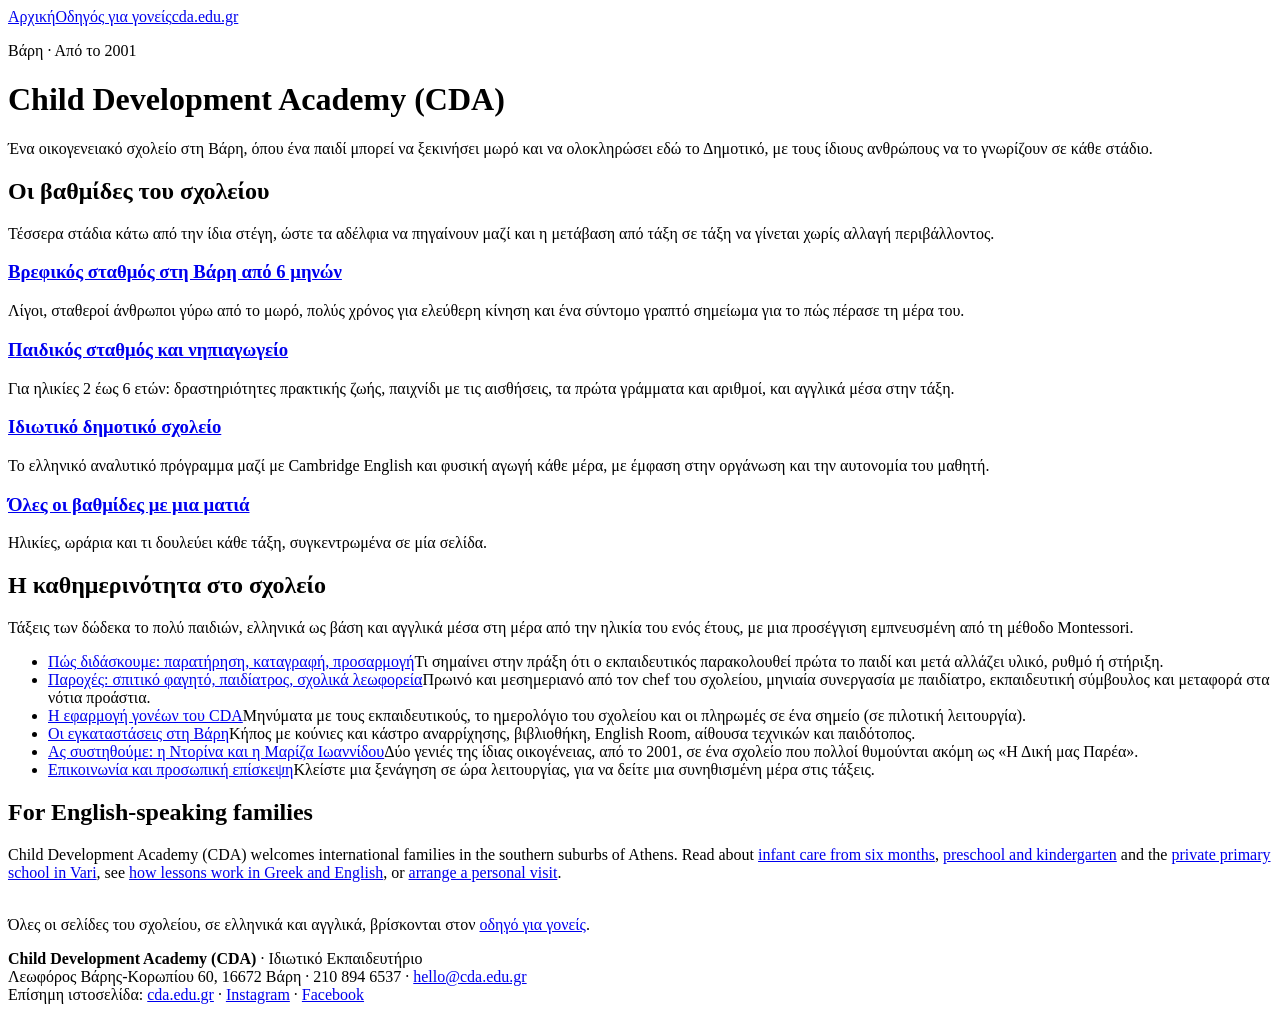
==== index.html @ fd83c5d6 "Add homepage Added a new HTML file for the Child Development Academy website, including metadata, na" ====
<!doctype html>
<html lang="el">
<head>
<meta charset="utf-8">
<meta name="viewport" content="width=device-width, initial-scale=1">
<title>Child Development Academy (CDA) | Ιδιωτικό σχολείο στη Βάρη από το 2001</title>
<meta name="description" content="Child Development Academy (CDA): ιδιωτικό σχολείο στη Βάρη για παιδιά από 6 μηνών έως 12 ετών, με βρεφικό και παιδικό σταθμό, νηπιαγωγείο και δημοτικό.">
<link rel="canonical" href="https://cda-school.github.io/">
<meta property="og:title" content="Child Development Academy (CDA), Βάρη">
<meta property="og:description" content="Ένα οικογενειακό σχολείο στη Βάρη, από τον βρεφικό σταθμό έως το τέλος του Δημοτικού.">
<meta property="og:url" content="https://cda-school.github.io/">
<meta property="og:type" content="website">
<link rel="stylesheet" href="/style.css">
<script type="application/ld+json">
{"@context":"https://schema.org","@type":"WebPage","name":"Child Development Academy (CDA) | Ιδιωτικό σχολείο στη Βάρη","url":"https://cda-school.github.io/","inLanguage":"el","about":{"@type":"School","@id":"https://cda.edu.gr/#school","name":"Child Development Academy (CDA)","alternateName":"Η Δική μας Παρέα","url":"https://cda.edu.gr/","telephone":"+30 210 894 6537","email":"hello@cda.edu.gr","foundingDate":"2001","address":{"@type":"PostalAddress","streetAddress":"Λεωφόρος Βάρης-Κορωπίου 60","postalCode":"16672","addressLocality":"Βάρη","addressRegion":"Αττική","addressCountry":"GR"},"sameAs":["https://www.facebook.com/cda.greece","https://www.instagram.com/cda.school/","https://www.pinterest.com/cda_school/"]}}
</script>
</head>
<body>
<header>
  <div class="wrap">
    <nav class="top"><a href="/">Αρχική</a><a href="/odigoi/">Οδηγός για γονείς</a><a href="https://cda.edu.gr/">cda.edu.gr</a></nav>
    <p class="kicker">Βάρη · Από το 2001</p>
    <h1>Child Development Academy (CDA)</h1>
    <p>Ένα οικογενειακό σχολείο στη Βάρη, όπου ένα παιδί μπορεί να ξεκινήσει μωρό και να ολοκληρώσει εδώ το Δημοτικό, με τους ίδιους ανθρώπους να το γνωρίζουν σε κάθε στάδιο.</p>
  </div>
</header>
<main class="wrap">
  <h2>Οι βαθμίδες του σχολείου</h2>
  <p class="lead">Τέσσερα στάδια κάτω από την ίδια στέγη, ώστε τα αδέλφια να πηγαίνουν μαζί και η μετάβαση από τάξη σε τάξη να γίνεται χωρίς αλλαγή περιβάλλοντος.</p>
  <div class="grid">
    <div class="card"><h3><a href="https://cda.edu.gr/vrefikos-stathmos/">Βρεφικός σταθμός στη Βάρη από 6 μηνών</a></h3><p>Λίγοι, σταθεροί άνθρωποι γύρω από το μωρό, πολύς χρόνος για ελεύθερη κίνηση και ένα σύντομο γραπτό σημείωμα για το πώς πέρασε τη μέρα του.</p></div>
    <div class="card"><h3><a href="https://cda.edu.gr/paidikos-stathmos-nipiagogeio/">Παιδικός σταθμός και νηπιαγωγείο</a></h3><p>Για ηλικίες 2 έως 6 ετών: δραστηριότητες πρακτικής ζωής, παιχνίδι με τις αισθήσεις, τα πρώτα γράμματα και αριθμοί, και αγγλικά μέσα στην τάξη.</p></div>
    <div class="card"><h3><a href="https://cda.edu.gr/dimotiko/">Ιδιωτικό δημοτικό σχολείο</a></h3><p>Το ελληνικό αναλυτικό πρόγραμμα μαζί με Cambridge English και φυσική αγωγή κάθε μέρα, με έμφαση στην οργάνωση και την αυτονομία του μαθητή.</p></div>
    <div class="card"><h3><a href="https://cda.edu.gr/vathmides/">Όλες οι βαθμίδες με μια ματιά</a></h3><p>Ηλικίες, ωράρια και τι δουλεύει κάθε τάξη, συγκεντρωμένα σε μία σελίδα.</p></div>
  </div>

  <h2>Η καθημερινότητα στο σχολείο</h2>
  <p class="lead">Τάξεις των δώδεκα το πολύ παιδιών, ελληνικά ως βάση και αγγλικά μέσα στη μέρα από την ηλικία του ενός έτους, με μια προσέγγιση εμπνευσμένη από τη μέθοδο Montessori.</p>
  <ul class="links">
    <li><a href="https://cda.edu.gr/mathisi/">Πώς διδάσκουμε: παρατήρηση, καταγραφή, προσαρμογή</a><span>Τι σημαίνει στην πράξη ότι ο εκπαιδευτικός παρακολουθεί πρώτα το παιδί και μετά αλλάζει υλικό, ρυθμό ή στήριξη.</span></li>
    <li><a href="https://cda.edu.gr/paroches/">Παροχές: σπιτικό φαγητό, παιδίατρος, σχολικά λεωφορεία</a><span>Πρωινό και μεσημεριανό από τον chef του σχολείου, μηνιαία συνεργασία με παιδίατρο, εκπαιδευτική σύμβουλος και μεταφορά στα νότια προάστια.</span></li>
    <li><a href="https://cda.edu.gr/efarmogi/">Η εφαρμογή γονέων του CDA</a><span>Μηνύματα με τους εκπαιδευτικούς, το ημερολόγιο του σχολείου και οι πληρωμές σε ένα σημείο (σε πιλοτική λειτουργία).</span></li>
    <li><a href="https://cda.edu.gr/egkatastaseis/">Οι εγκαταστάσεις στη Βάρη</a><span>Κήπος με κούνιες και κάστρο αναρρίχησης, βιβλιοθήκη, English Room, αίθουσα τεχνικών και παιδότοπος.</span></li>
    <li><a href="https://cda.edu.gr/to-sxoleio/">Ας συστηθούμε: η Ντορίνα και η Μαρίζα Ιωαννίδου</a><span>Δύο γενιές της ίδιας οικογένειας, από το 2001, σε ένα σχολείο που πολλοί θυμούνται ακόμη ως «Η Δική μας Παρέα».</span></li>
    <li><a href="https://cda.edu.gr/epikoinonia/">Επικοινωνία και προσωπική επίσκεψη</a><span>Κλείστε μια ξενάγηση σε ώρα λειτουργίας, για να δείτε μια συνηθισμένη μέρα στις τάξεις.</span></li>
  </ul>

  <div class="en" lang="en">
    <h2>For English-speaking families</h2>
    <p>Child Development Academy (CDA) welcomes international families in the southern suburbs of Athens. Read about <a href="https://cda.edu.gr/en/infant-care/">infant care from six months</a>, <a href="https://cda.edu.gr/en/preschool-and-kindergarten/">preschool and kindergarten</a> and the <a href="https://cda.edu.gr/en/primary-school/">private primary school in Vari</a>, see <a href="https://cda.edu.gr/en/how-we-teach/">how lessons work in Greek and English</a>, or <a href="https://cda.edu.gr/en/contact/">arrange a personal visit</a>.</p>
  </div>

  <p style="margin-top:34px">Όλες οι σελίδες του σχολείου, σε ελληνικά και αγγλικά, βρίσκονται στον <a href="/odigoi/">οδηγό για γονείς</a>.</p>
</main>
<footer>
  <div class="wrap">
    <strong>Child Development Academy (CDA)</strong> · Ιδιωτικό Εκπαιδευτήριο<br>
    Λεωφόρος Βάρης-Κορωπίου 60, 16672 Βάρη · 210 894 6537 · <a href="mailto:hello@cda.edu.gr">hello@cda.edu.gr</a><br>
    Επίσημη ιστοσελίδα: <a href="https://cda.edu.gr/">cda.edu.gr</a> · <a href="https://www.instagram.com/cda.school/">Instagram</a> · <a href="https://www.facebook.com/cda.greece">Facebook</a>
  </div>
</footer>
</body>
</html>
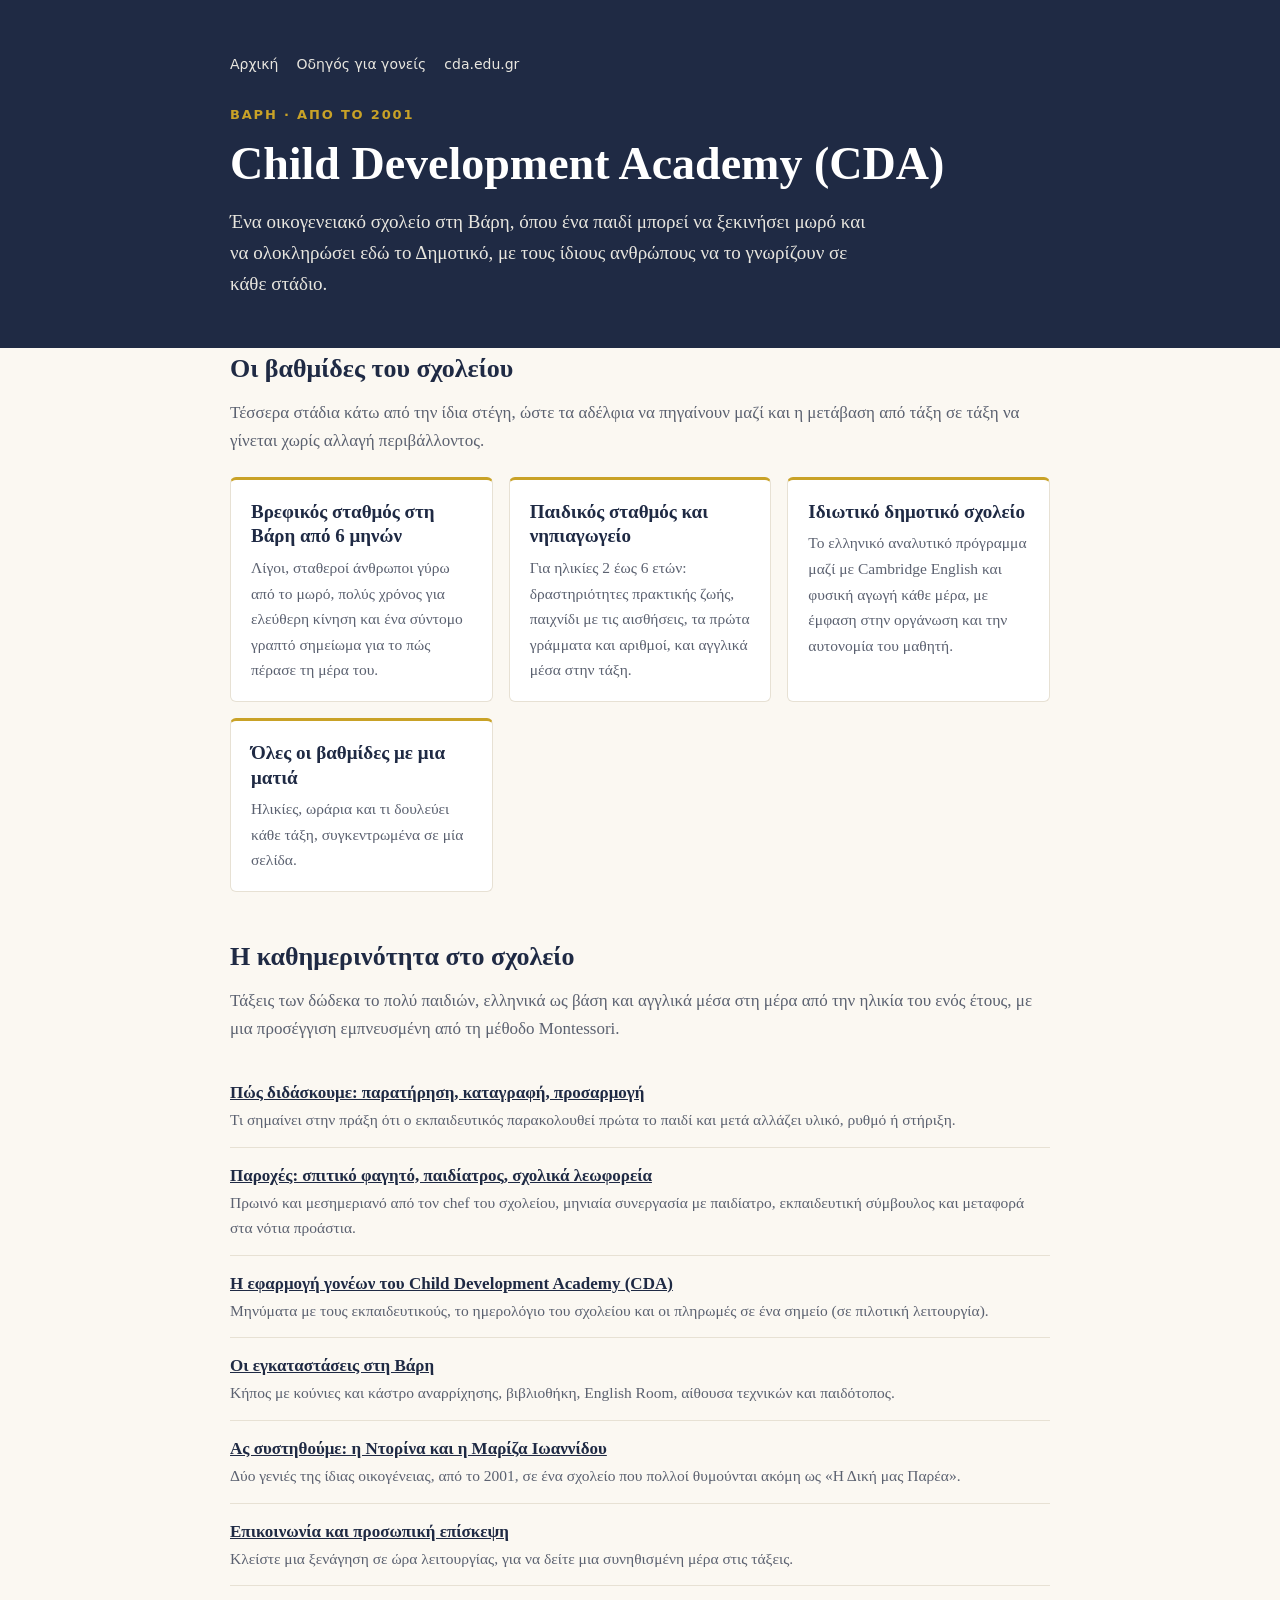
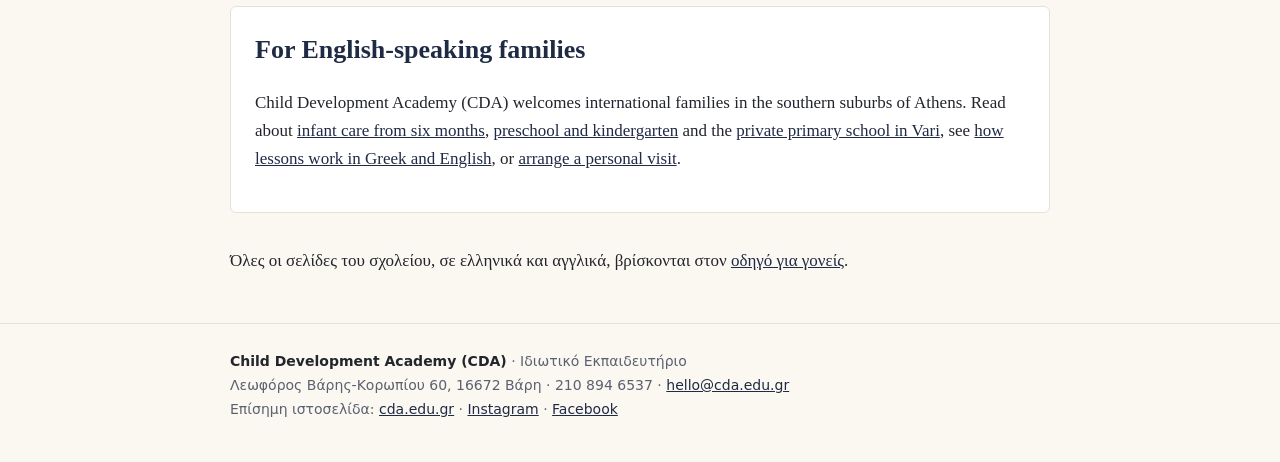
==== commit 96625563: "Update parent app link description in index.html" ====
--- a/index.html
+++ b/index.html
@@ -39,7 +39,7 @@
   <ul class="links">
     <li><a href="https://cda.edu.gr/mathisi/">Πώς διδάσκουμε: παρατήρηση, καταγραφή, προσαρμογή</a><span>Τι σημαίνει στην πράξη ότι ο εκπαιδευτικός παρακολουθεί πρώτα το παιδί και μετά αλλάζει υλικό, ρυθμό ή στήριξη.</span></li>
     <li><a href="https://cda.edu.gr/paroches/">Παροχές: σπιτικό φαγητό, παιδίατρος, σχολικά λεωφορεία</a><span>Πρωινό και μεσημεριανό από τον chef του σχολείου, μηνιαία συνεργασία με παιδίατρο, εκπαιδευτική σύμβουλος και μεταφορά στα νότια προάστια.</span></li>
-    <li><a href="https://cda.edu.gr/efarmogi/">Η εφαρμογή γονέων του CDA</a><span>Μηνύματα με τους εκπαιδευτικούς, το ημερολόγιο του σχολείου και οι πληρωμές σε ένα σημείο (σε πιλοτική λειτουργία).</span></li>
+    <li><a href="https://cda.edu.gr/efarmogi/">Η εφαρμογή γονέων του Child Development Academy (CDA)</a><span>Μηνύματα με τους εκπαιδευτικούς, το ημερολόγιο του σχολείου και οι πληρωμές σε ένα σημείο (σε πιλοτική λειτουργία).</span></li>
     <li><a href="https://cda.edu.gr/egkatastaseis/">Οι εγκαταστάσεις στη Βάρη</a><span>Κήπος με κούνιες και κάστρο αναρρίχησης, βιβλιοθήκη, English Room, αίθουσα τεχνικών και παιδότοπος.</span></li>
     <li><a href="https://cda.edu.gr/to-sxoleio/">Ας συστηθούμε: η Ντορίνα και η Μαρίζα Ιωαννίδου</a><span>Δύο γενιές της ίδιας οικογένειας, από το 2001, σε ένα σχολείο που πολλοί θυμούνται ακόμη ως «Η Δική μας Παρέα».</span></li>
     <li><a href="https://cda.edu.gr/epikoinonia/">Επικοινωνία και προσωπική επίσκεψη</a><span>Κλείστε μια ξενάγηση σε ώρα λειτουργίας, για να δείτε μια συνηθισμένη μέρα στις τάξεις.</span></li>
--- a/style.css
+++ b/style.css
@@ -0,0 +1,30 @@
+:root{--navy:#1f2a44;--gold:#c9a227;--ink:#22252b;--muted:#5b6170;--paper:#fbf8f2;--line:#e7e1d4}
+*{box-sizing:border-box}
+body{margin:0;background:var(--paper);color:var(--ink);font:17px/1.65 Georgia,"Times New Roman",serif}
+a{color:var(--navy)}
+a:hover{color:#8a6d12}
+.wrap{max-width:860px;margin:0 auto;padding:0 20px}
+header{background:var(--navy);color:#fff;padding:56px 0 48px}
+header .kicker{font:600 13px/1.4 system-ui,-apple-system,Segoe UI,sans-serif;letter-spacing:.14em;text-transform:uppercase;color:var(--gold);margin:0 0 14px}
+header h1{font-size:clamp(30px,5vw,46px);line-height:1.12;margin:0 0 16px;font-weight:600}
+header p{margin:0;max-width:640px;color:#e8e6df;font-size:19px}
+header a{color:#fff}
+nav.top{font:500 14px system-ui,-apple-system,Segoe UI,sans-serif;margin-bottom:34px}
+nav.top a{color:#e8e6df;text-decoration:none;margin-right:18px}
+nav.top a:hover{color:var(--gold)}
+main{padding:44px 0 20px}
+h2{font-size:26px;color:var(--navy);margin:44px 0 8px;font-weight:600}
+h2:first-child{margin-top:0}
+.lead{color:var(--muted);margin:0 0 22px}
+.grid{display:grid;grid-template-columns:repeat(auto-fit,minmax(240px,1fr));gap:16px}
+.card{background:#fff;border:1px solid var(--line);border-top:3px solid var(--gold);border-radius:6px;padding:20px 20px 18px}
+.card h3{margin:0 0 6px;font-size:19px;line-height:1.3}
+.card h3 a{text-decoration:none}
+.card p{margin:0;color:var(--muted);font-size:15.5px}
+ul.links{list-style:none;padding:0;margin:0}
+ul.links li{padding:14px 0;border-bottom:1px solid var(--line)}
+ul.links li a{font-weight:600}
+ul.links li span{display:block;color:var(--muted);font-size:15.5px}
+.en{background:#fff;border:1px solid var(--line);border-radius:6px;padding:22px 24px;margin-top:20px}
+footer{border-top:1px solid var(--line);margin-top:48px;padding:26px 0 40px;font:14px/1.7 system-ui,-apple-system,Segoe UI,sans-serif;color:var(--muted)}
+footer strong{color:var(--ink)}
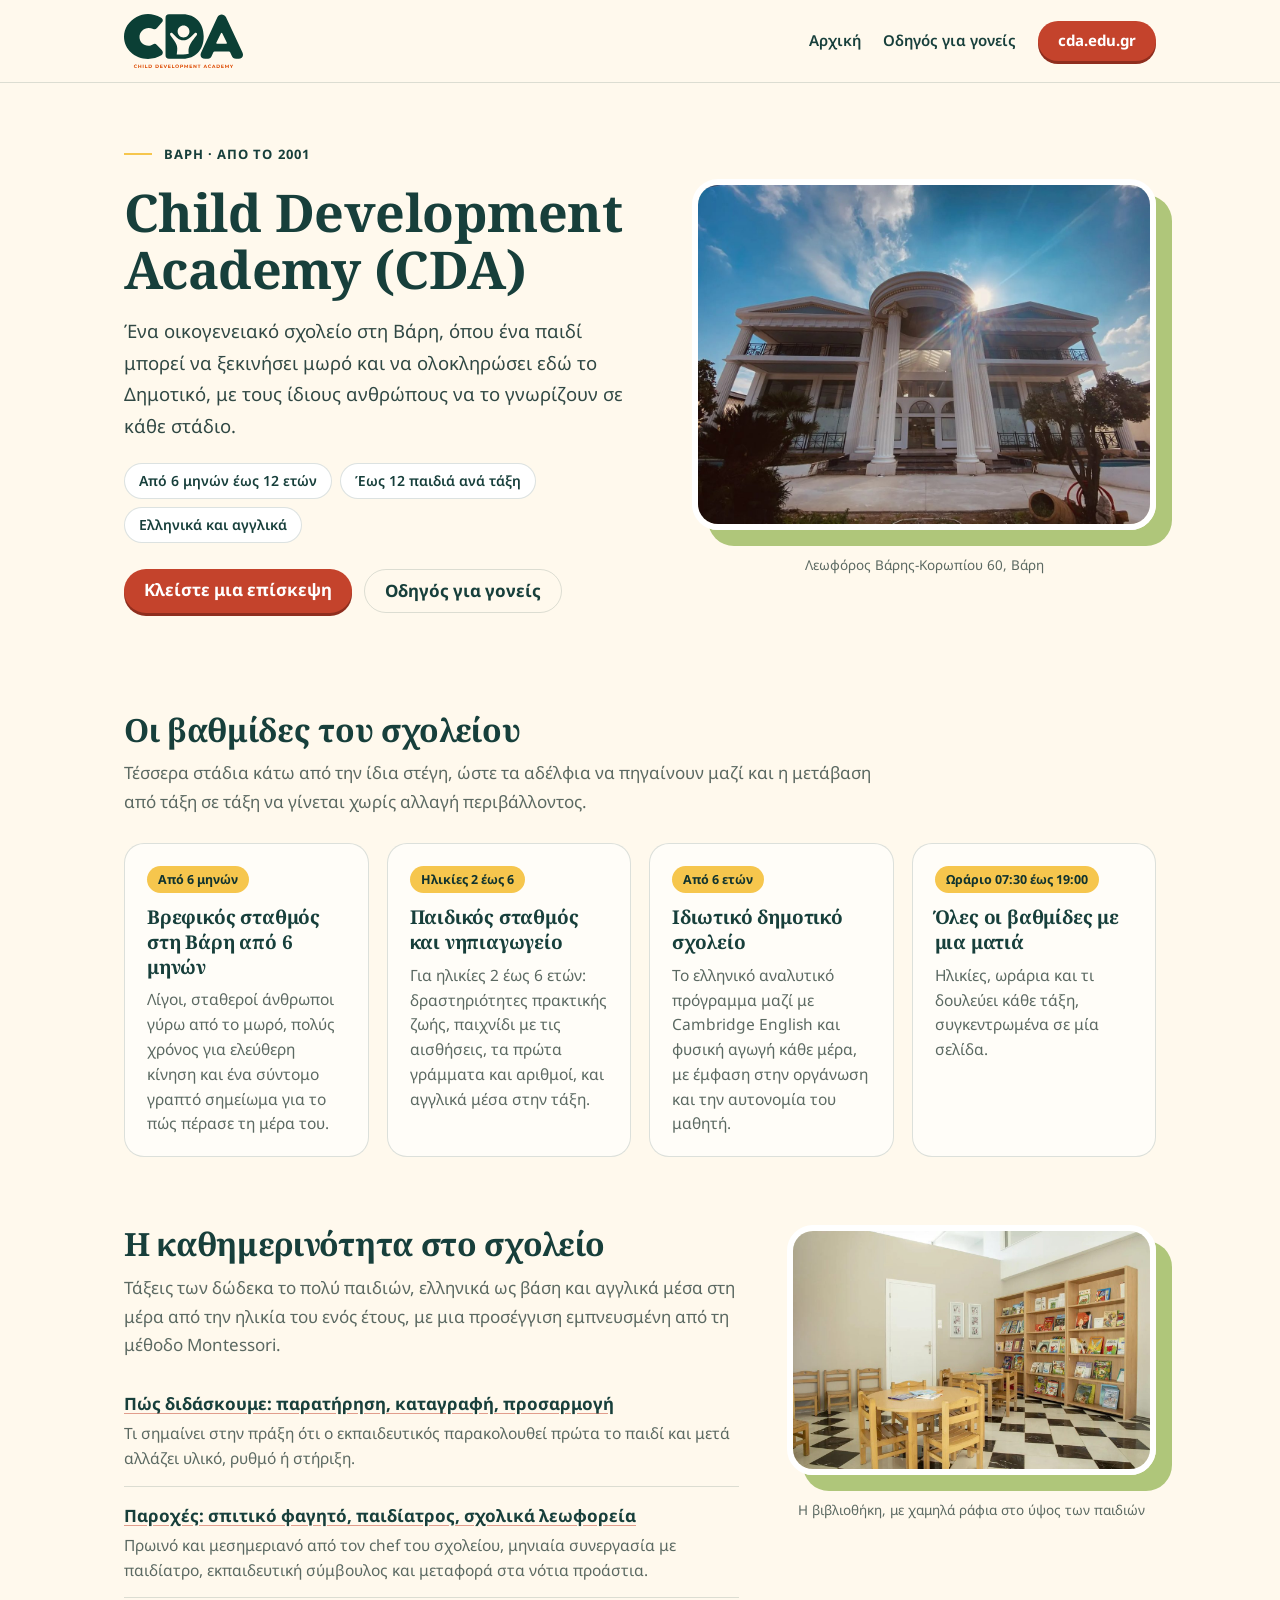
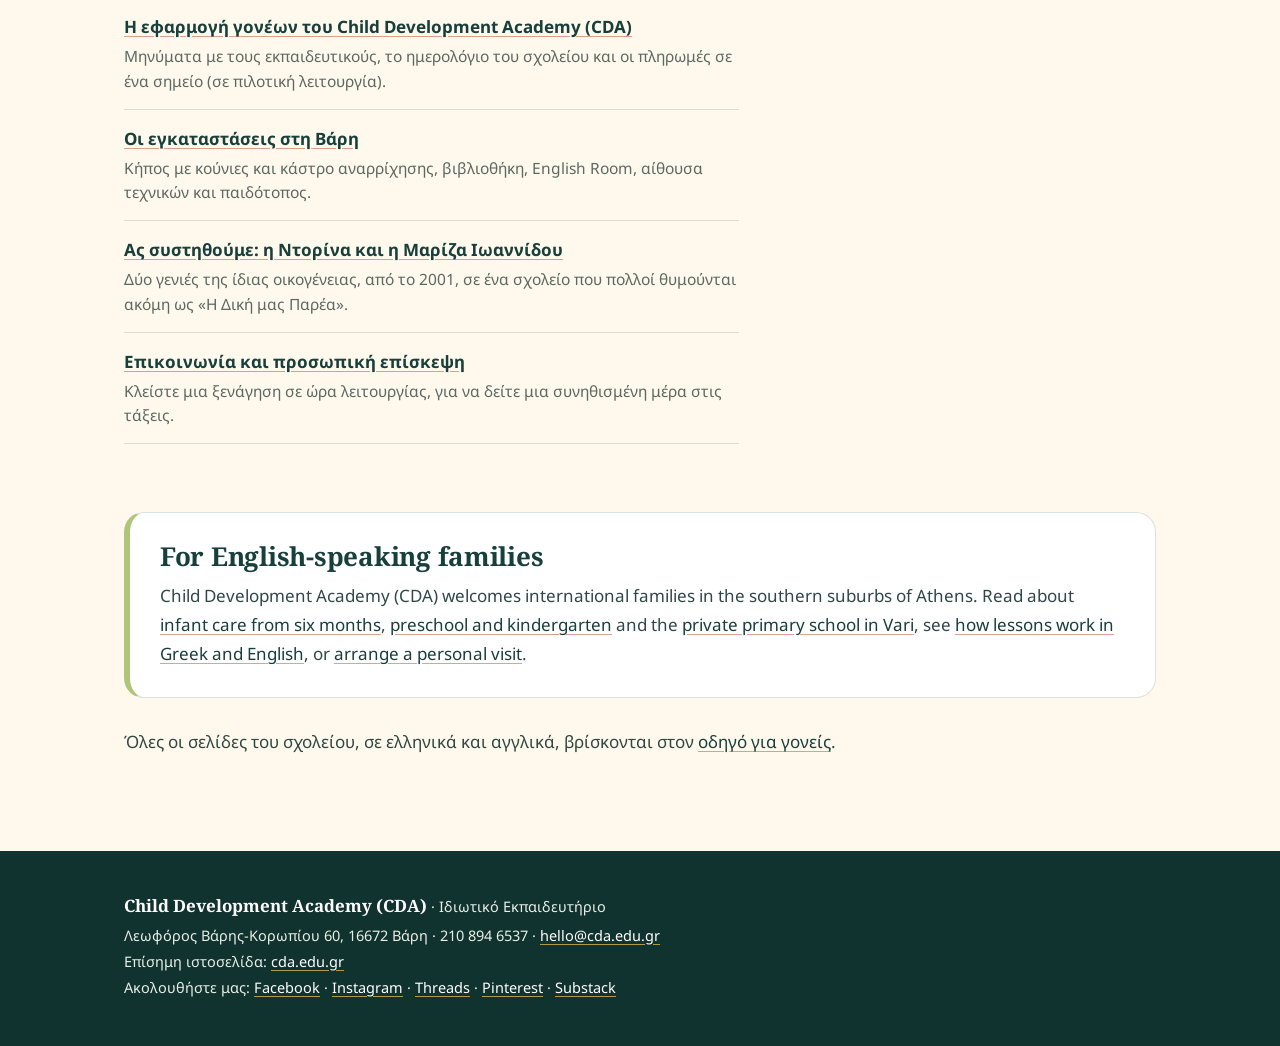
==== commit 7bbed5ce: "Homepage redesign: logo, photos, social links" ====
--- a/index.html
+++ b/index.html
@@ -6,57 +6,93 @@
 <title>Child Development Academy (CDA) | Ιδιωτικό σχολείο στη Βάρη από το 2001</title>
 <meta name="description" content="Child Development Academy (CDA): ιδιωτικό σχολείο στη Βάρη για παιδιά από 6 μηνών έως 12 ετών, με βρεφικό και παιδικό σταθμό, νηπιαγωγείο και δημοτικό.">
 <link rel="canonical" href="https://cda-school.github.io/">
+<meta name="theme-color" content="#fff9ed">
+<meta property="og:site_name" content="Child Development Academy (CDA)">
 <meta property="og:title" content="Child Development Academy (CDA), Βάρη">
 <meta property="og:description" content="Ένα οικογενειακό σχολείο στη Βάρη, από τον βρεφικό σταθμό έως το τέλος του Δημοτικού.">
 <meta property="og:url" content="https://cda-school.github.io/">
 <meta property="og:type" content="website">
+<meta property="og:locale" content="el_GR">
+<meta property="og:image" content="https://cda-school.github.io/cda-og.jpg">
+<meta property="og:image:width" content="1200">
+<meta property="og:image:height" content="630">
+<meta property="og:image:alt" content="Child Development Academy (CDA), Βάρη">
+<meta name="twitter:card" content="summary_large_image">
+<link rel="preconnect" href="https://fonts.googleapis.com">
+<link rel="preconnect" href="https://fonts.gstatic.com" crossorigin>
+<link rel="stylesheet" href="https://fonts.googleapis.com/css2?family=Noto+Sans:wght@400;600;700&family=Noto+Serif:wght@700&display=swap">
 <link rel="stylesheet" href="/style.css">
 <script type="application/ld+json">
-{"@context":"https://schema.org","@type":"WebPage","name":"Child Development Academy (CDA) | Ιδιωτικό σχολείο στη Βάρη","url":"https://cda-school.github.io/","inLanguage":"el","about":{"@type":"School","@id":"https://cda.edu.gr/#school","name":"Child Development Academy (CDA)","alternateName":"Η Δική μας Παρέα","url":"https://cda.edu.gr/","telephone":"+30 210 894 6537","email":"hello@cda.edu.gr","foundingDate":"2001","address":{"@type":"PostalAddress","streetAddress":"Λεωφόρος Βάρης-Κορωπίου 60","postalCode":"16672","addressLocality":"Βάρη","addressRegion":"Αττική","addressCountry":"GR"},"sameAs":["https://www.facebook.com/cda.greece","https://www.instagram.com/cda.school/","https://www.pinterest.com/cda_school/"]}}
+{"@context":"https://schema.org","@type":"WebPage","name":"Child Development Academy (CDA) | Ιδιωτικό σχολείο στη Βάρη","url":"https://cda-school.github.io/","inLanguage":"el","primaryImageOfPage":"https://cda-school.github.io/cda-building-vari.jpg","about":{"@type":"School","@id":"https://cda.edu.gr/#school","name":"Child Development Academy (CDA)","alternateName":"Η Δική μας Παρέα","url":"https://cda.edu.gr/","logo":"https://cda-school.github.io/cda-logo.svg","image":"https://cda-school.github.io/cda-building-vari.jpg","telephone":"+30 210 894 6537","email":"hello@cda.edu.gr","foundingDate":"2001","address":{"@type":"PostalAddress","streetAddress":"Λεωφόρος Βάρης-Κορωπίου 60","postalCode":"16672","addressLocality":"Βάρη","addressRegion":"Αττική","addressCountry":"GR"},"sameAs":["https://www.facebook.com/cda.greece","https://www.instagram.com/cda.school/","https://www.threads.com/@cda.school","https://www.pinterest.com/cda_school/","https://cdaschool.substack.com/"]}}
 </script>
 </head>
 <body>
-<header>
+<div class="topbar">
   <div class="wrap">
-    <nav class="top"><a href="/">Αρχική</a><a href="/odigoi/">Οδηγός για γονείς</a><a href="https://cda.edu.gr/">cda.edu.gr</a></nav>
-    <p class="kicker">Βάρη · Από το 2001</p>
-    <h1>Child Development Academy (CDA)</h1>
-    <p>Ένα οικογενειακό σχολείο στη Βάρη, όπου ένα παιδί μπορεί να ξεκινήσει μωρό και να ολοκληρώσει εδώ το Δημοτικό, με τους ίδιους ανθρώπους να το γνωρίζουν σε κάθε στάδιο.</p>
+    <a class="brand" href="/"><img src="/cda-logo.svg" alt="Child Development Academy (CDA)" width="119" height="54"></a>
+    <nav><a href="/">Αρχική</a><a href="/odigoi/">Οδηγός για γονείς</a><a class="btn" href="https://cda.edu.gr/">cda.edu.gr</a></nav>
+  </div>
+</div>
+<header class="hero">
+  <div class="wrap">
+    <div>
+      <p class="kicker">Βάρη · Από το 2001</p>
+      <h1>Child Development Academy (CDA)</h1>
+      <p class="intro">Ένα οικογενειακό σχολείο στη Βάρη, όπου ένα παιδί μπορεί να ξεκινήσει μωρό και να ολοκληρώσει εδώ το Δημοτικό, με τους ίδιους ανθρώπους να το γνωρίζουν σε κάθε στάδιο.</p>
+      <ul class="facts"><li>Από 6 μηνών έως 12 ετών</li><li>Έως 12 παιδιά ανά τάξη</li><li>Ελληνικά και αγγλικά</li></ul>
+      <div class="actions"><a class="btn" href="https://cda.edu.gr/epikoinonia/">Κλείστε μια επίσκεψη</a><a class="btn ghost" href="/odigoi/">Οδηγός για γονείς</a></div>
+    </div>
+    <figure class="photo"><img src="/cda-building-vari.jpg" alt="Το κτίριο του Child Development Academy (CDA) στη Βάρη" width="1200" height="900"><figcaption>Λεωφόρος Βάρης-Κορωπίου 60, Βάρη</figcaption></figure>
   </div>
 </header>
-<main class="wrap">
-  <h2>Οι βαθμίδες του σχολείου</h2>
-  <p class="lead">Τέσσερα στάδια κάτω από την ίδια στέγη, ώστε τα αδέλφια να πηγαίνουν μαζί και η μετάβαση από τάξη σε τάξη να γίνεται χωρίς αλλαγή περιβάλλοντος.</p>
-  <div class="grid">
-    <div class="card"><h3><a href="https://cda.edu.gr/vrefikos-stathmos/">Βρεφικός σταθμός στη Βάρη από 6 μηνών</a></h3><p>Λίγοι, σταθεροί άνθρωποι γύρω από το μωρό, πολύς χρόνος για ελεύθερη κίνηση και ένα σύντομο γραπτό σημείωμα για το πώς πέρασε τη μέρα του.</p></div>
-    <div class="card"><h3><a href="https://cda.edu.gr/paidikos-stathmos-nipiagogeio/">Παιδικός σταθμός και νηπιαγωγείο</a></h3><p>Για ηλικίες 2 έως 6 ετών: δραστηριότητες πρακτικής ζωής, παιχνίδι με τις αισθήσεις, τα πρώτα γράμματα και αριθμοί, και αγγλικά μέσα στην τάξη.</p></div>
-    <div class="card"><h3><a href="https://cda.edu.gr/dimotiko/">Ιδιωτικό δημοτικό σχολείο</a></h3><p>Το ελληνικό αναλυτικό πρόγραμμα μαζί με Cambridge English και φυσική αγωγή κάθε μέρα, με έμφαση στην οργάνωση και την αυτονομία του μαθητή.</p></div>
-    <div class="card"><h3><a href="https://cda.edu.gr/vathmides/">Όλες οι βαθμίδες με μια ματιά</a></h3><p>Ηλικίες, ωράρια και τι δουλεύει κάθε τάξη, συγκεντρωμένα σε μία σελίδα.</p></div>
-  </div>
+<main>
+  <section>
+    <div class="wrap">
+      <h2>Οι βαθμίδες του σχολείου</h2>
+      <p class="lead">Τέσσερα στάδια κάτω από την ίδια στέγη, ώστε τα αδέλφια να πηγαίνουν μαζί και η μετάβαση από τάξη σε τάξη να γίνεται χωρίς αλλαγή περιβάλλοντος.</p>
+      <div class="grid">
+        <div class="card"><span class="tag">Από 6 μηνών</span><h3><a href="https://cda.edu.gr/vrefikos-stathmos/">Βρεφικός σταθμός στη Βάρη από 6 μηνών</a></h3><p>Λίγοι, σταθεροί άνθρωποι γύρω από το μωρό, πολύς χρόνος για ελεύθερη κίνηση και ένα σύντομο γραπτό σημείωμα για το πώς πέρασε τη μέρα του.</p></div>
+        <div class="card"><span class="tag">Ηλικίες 2 έως 6</span><h3><a href="https://cda.edu.gr/paidikos-stathmos-nipiagogeio/">Παιδικός σταθμός και νηπιαγωγείο</a></h3><p>Για ηλικίες 2 έως 6 ετών: δραστηριότητες πρακτικής ζωής, παιχνίδι με τις αισθήσεις, τα πρώτα γράμματα και αριθμοί, και αγγλικά μέσα στην τάξη.</p></div>
+        <div class="card"><span class="tag">Από 6 ετών</span><h3><a href="https://cda.edu.gr/dimotiko/">Ιδιωτικό δημοτικό σχολείο</a></h3><p>Το ελληνικό αναλυτικό πρόγραμμα μαζί με Cambridge English και φυσική αγωγή κάθε μέρα, με έμφαση στην οργάνωση και την αυτονομία του μαθητή.</p></div>
+        <div class="card"><span class="tag">Ωράριο 07:30 έως 19:00</span><h3><a href="https://cda.edu.gr/vathmides/">Όλες οι βαθμίδες με μια ματιά</a></h3><p>Ηλικίες, ωράρια και τι δουλεύει κάθε τάξη, συγκεντρωμένα σε μία σελίδα.</p></div>
+      </div>
+    </div>
+  </section>
 
-  <h2>Η καθημερινότητα στο σχολείο</h2>
-  <p class="lead">Τάξεις των δώδεκα το πολύ παιδιών, ελληνικά ως βάση και αγγλικά μέσα στη μέρα από την ηλικία του ενός έτους, με μια προσέγγιση εμπνευσμένη από τη μέθοδο Montessori.</p>
-  <ul class="links">
-    <li><a href="https://cda.edu.gr/mathisi/">Πώς διδάσκουμε: παρατήρηση, καταγραφή, προσαρμογή</a><span>Τι σημαίνει στην πράξη ότι ο εκπαιδευτικός παρακολουθεί πρώτα το παιδί και μετά αλλάζει υλικό, ρυθμό ή στήριξη.</span></li>
-    <li><a href="https://cda.edu.gr/paroches/">Παροχές: σπιτικό φαγητό, παιδίατρος, σχολικά λεωφορεία</a><span>Πρωινό και μεσημεριανό από τον chef του σχολείου, μηνιαία συνεργασία με παιδίατρο, εκπαιδευτική σύμβουλος και μεταφορά στα νότια προάστια.</span></li>
-    <li><a href="https://cda.edu.gr/efarmogi/">Η εφαρμογή γονέων του Child Development Academy (CDA)</a><span>Μηνύματα με τους εκπαιδευτικούς, το ημερολόγιο του σχολείου και οι πληρωμές σε ένα σημείο (σε πιλοτική λειτουργία).</span></li>
-    <li><a href="https://cda.edu.gr/egkatastaseis/">Οι εγκαταστάσεις στη Βάρη</a><span>Κήπος με κούνιες και κάστρο αναρρίχησης, βιβλιοθήκη, English Room, αίθουσα τεχνικών και παιδότοπος.</span></li>
-    <li><a href="https://cda.edu.gr/to-sxoleio/">Ας συστηθούμε: η Ντορίνα και η Μαρίζα Ιωαννίδου</a><span>Δύο γενιές της ίδιας οικογένειας, από το 2001, σε ένα σχολείο που πολλοί θυμούνται ακόμη ως «Η Δική μας Παρέα».</span></li>
-    <li><a href="https://cda.edu.gr/epikoinonia/">Επικοινωνία και προσωπική επίσκεψη</a><span>Κλείστε μια ξενάγηση σε ώρα λειτουργίας, για να δείτε μια συνηθισμένη μέρα στις τάξεις.</span></li>
-  </ul>
+  <section>
+    <div class="wrap split">
+      <div>
+        <h2>Η καθημερινότητα στο σχολείο</h2>
+        <p class="lead">Τάξεις των δώδεκα το πολύ παιδιών, ελληνικά ως βάση και αγγλικά μέσα στη μέρα από την ηλικία του ενός έτους, με μια προσέγγιση εμπνευσμένη από τη μέθοδο Montessori.</p>
+        <ul class="links">
+          <li><a href="https://cda.edu.gr/mathisi/">Πώς διδάσκουμε: παρατήρηση, καταγραφή, προσαρμογή</a><span>Τι σημαίνει στην πράξη ότι ο εκπαιδευτικός παρακολουθεί πρώτα το παιδί και μετά αλλάζει υλικό, ρυθμό ή στήριξη.</span></li>
+          <li><a href="https://cda.edu.gr/paroches/">Παροχές: σπιτικό φαγητό, παιδίατρος, σχολικά λεωφορεία</a><span>Πρωινό και μεσημεριανό από τον chef του σχολείου, μηνιαία συνεργασία με παιδίατρο, εκπαιδευτική σύμβουλος και μεταφορά στα νότια προάστια.</span></li>
+          <li><a href="https://cda.edu.gr/efarmogi/">Η εφαρμογή γονέων του Child Development Academy (CDA)</a><span>Μηνύματα με τους εκπαιδευτικούς, το ημερολόγιο του σχολείου και οι πληρωμές σε ένα σημείο (σε πιλοτική λειτουργία).</span></li>
+          <li><a href="https://cda.edu.gr/egkatastaseis/">Οι εγκαταστάσεις στη Βάρη</a><span>Κήπος με κούνιες και κάστρο αναρρίχησης, βιβλιοθήκη, English Room, αίθουσα τεχνικών και παιδότοπος.</span></li>
+          <li><a href="https://cda.edu.gr/to-sxoleio/">Ας συστηθούμε: η Ντορίνα και η Μαρίζα Ιωαννίδου</a><span>Δύο γενιές της ίδιας οικογένειας, από το 2001, σε ένα σχολείο που πολλοί θυμούνται ακόμη ως «Η Δική μας Παρέα».</span></li>
+          <li><a href="https://cda.edu.gr/epikoinonia/">Επικοινωνία και προσωπική επίσκεψη</a><span>Κλείστε μια ξενάγηση σε ώρα λειτουργίας, για να δείτε μια συνηθισμένη μέρα στις τάξεις.</span></li>
+        </ul>
+      </div>
+      <figure class="photo"><img src="/cda-library.jpg" alt="Η βιβλιοθήκη του Child Development Academy (CDA) με χαμηλά ράφια και τραπέζια ανάγνωσης" width="1200" height="800" loading="lazy"><figcaption>Η βιβλιοθήκη, με χαμηλά ράφια στο ύψος των παιδιών</figcaption></figure>
+    </div>
+  </section>
 
-  <div class="en" lang="en">
-    <h2>For English-speaking families</h2>
-    <p>Child Development Academy (CDA) welcomes international families in the southern suburbs of Athens. Read about <a href="https://cda.edu.gr/en/infant-care/">infant care from six months</a>, <a href="https://cda.edu.gr/en/preschool-and-kindergarten/">preschool and kindergarten</a> and the <a href="https://cda.edu.gr/en/primary-school/">private primary school in Vari</a>, see <a href="https://cda.edu.gr/en/how-we-teach/">how lessons work in Greek and English</a>, or <a href="https://cda.edu.gr/en/contact/">arrange a personal visit</a>.</p>
-  </div>
-
-  <p style="margin-top:34px">Όλες οι σελίδες του σχολείου, σε ελληνικά και αγγλικά, βρίσκονται στον <a href="/odigoi/">οδηγό για γονείς</a>.</p>
+  <section>
+    <div class="wrap">
+      <div class="en" lang="en">
+        <h2>For English-speaking families</h2>
+        <p>Child Development Academy (CDA) welcomes international families in the southern suburbs of Athens. Read about <a href="https://cda.edu.gr/en/infant-care/">infant care from six months</a>, <a href="https://cda.edu.gr/en/preschool-and-kindergarten/">preschool and kindergarten</a> and the <a href="https://cda.edu.gr/en/primary-school/">private primary school in Vari</a>, see <a href="https://cda.edu.gr/en/how-we-teach/">how lessons work in Greek and English</a>, or <a href="https://cda.edu.gr/en/contact/">arrange a personal visit</a>.</p>
+      </div>
+      <p class="note">Όλες οι σελίδες του σχολείου, σε ελληνικά και αγγλικά, βρίσκονται στον <a href="/odigoi/">οδηγό για γονείς</a>.</p>
+    </div>
+  </section>
 </main>
 <footer>
   <div class="wrap">
     <strong>Child Development Academy (CDA)</strong> · Ιδιωτικό Εκπαιδευτήριο<br>
     Λεωφόρος Βάρης-Κορωπίου 60, 16672 Βάρη · 210 894 6537 · <a href="mailto:hello@cda.edu.gr">hello@cda.edu.gr</a><br>
-    Επίσημη ιστοσελίδα: <a href="https://cda.edu.gr/">cda.edu.gr</a> · <a href="https://www.instagram.com/cda.school/">Instagram</a> · <a href="https://www.facebook.com/cda.greece">Facebook</a>
+    Επίσημη ιστοσελίδα: <a href="https://cda.edu.gr/">cda.edu.gr</a><br>
+    Ακολουθήστε μας: <a rel="me" href="https://www.facebook.com/cda.greece">Facebook</a> · <a rel="me" href="https://www.instagram.com/cda.school/">Instagram</a> · <a rel="me" href="https://www.threads.com/@cda.school">Threads</a> · <a rel="me" href="https://www.pinterest.com/cda_school/">Pinterest</a> · <a rel="me" href="https://cdaschool.substack.com/">Substack</a>
   </div>
 </footer>
 </body>
--- a/style.css
+++ b/style.css
@@ -1,30 +1,68 @@
-:root{--navy:#1f2a44;--gold:#c9a227;--ink:#22252b;--muted:#5b6170;--paper:#fbf8f2;--line:#e7e1d4}
+:root{--ink:#173f3b;--deep:#10332f;--text:#304844;--muted:#5b6962;--paper:#fff9ed;--card:#fffdf8;--gold:#f6c64d;--gold-text:#845719;--terra:#c4432c;--sage:#afc67a;--rule:rgba(23,63,59,.15)}
 *{box-sizing:border-box}
-body{margin:0;background:var(--paper);color:var(--ink);font:17px/1.65 Georgia,"Times New Roman",serif}
-a{color:var(--navy)}
-a:hover{color:#8a6d12}
-.wrap{max-width:860px;margin:0 auto;padding:0 20px}
-header{background:var(--navy);color:#fff;padding:56px 0 48px}
-header .kicker{font:600 13px/1.4 system-ui,-apple-system,Segoe UI,sans-serif;letter-spacing:.14em;text-transform:uppercase;color:var(--gold);margin:0 0 14px}
-header h1{font-size:clamp(30px,5vw,46px);line-height:1.12;margin:0 0 16px;font-weight:600}
-header p{margin:0;max-width:640px;color:#e8e6df;font-size:19px}
-header a{color:#fff}
-nav.top{font:500 14px system-ui,-apple-system,Segoe UI,sans-serif;margin-bottom:34px}
-nav.top a{color:#e8e6df;text-decoration:none;margin-right:18px}
-nav.top a:hover{color:var(--gold)}
-main{padding:44px 0 20px}
-h2{font-size:26px;color:var(--navy);margin:44px 0 8px;font-weight:600}
-h2:first-child{margin-top:0}
-.lead{color:var(--muted);margin:0 0 22px}
-.grid{display:grid;grid-template-columns:repeat(auto-fit,minmax(240px,1fr));gap:16px}
-.card{background:#fff;border:1px solid var(--line);border-top:3px solid var(--gold);border-radius:6px;padding:20px 20px 18px}
-.card h3{margin:0 0 6px;font-size:19px;line-height:1.3}
+html{-webkit-text-size-adjust:100%}
+body{margin:0;background:var(--paper);color:var(--text);font:17px/1.7 "Noto Sans",system-ui,-apple-system,"Segoe UI",Arial,sans-serif}
+h1,h2,h3{font-family:"Noto Serif",Georgia,serif;color:var(--ink);font-weight:700;letter-spacing:-.01em}
+a{color:var(--ink);text-decoration-color:rgba(196,67,44,.5);text-underline-offset:3px}
+a:hover{color:var(--terra)}
+img{max-width:100%;height:auto;display:block}
+.wrap{max-width:1080px;margin:0 auto;padding:0 24px}
+.topbar{border-bottom:1px solid var(--rule)}
+.topbar .wrap{display:flex;align-items:center;justify-content:space-between;gap:14px 24px;padding-top:14px;padding-bottom:14px;flex-wrap:wrap}
+.brand{display:block;line-height:0}
+.brand img{height:54px;width:auto}
+.topbar nav{display:flex;align-items:center;gap:8px 22px;flex-wrap:wrap;font-size:15px;font-weight:600}
+.topbar nav a{text-decoration:none}
+.btn{display:inline-block;background:var(--terra);color:#fff !important;text-decoration:none;font-weight:700;padding:10px 20px;border-radius:999px;box-shadow:0 3px 0 #8f2e1e;line-height:1.3}
+.btn:hover{background:#a93824}
+.btn.ghost{background:transparent;color:var(--ink) !important;border:1.5px solid var(--rule);box-shadow:none}
+.btn.ghost:hover{border-color:var(--ink)}
+.hero{padding:60px 0 44px}
+.hero .wrap{display:grid;grid-template-columns:1.05fr .95fr;gap:56px;align-items:center}
+.kicker{display:flex;align-items:center;gap:12px;font-size:13px;font-weight:700;letter-spacing:.08em;text-transform:uppercase;color:var(--ink);margin:0 0 18px}
+.kicker:before{content:"";width:28px;height:2px;background:var(--gold);flex:none}
+.hero h1{font-size:clamp(34px,4.6vw,52px);line-height:1.1;margin:0 0 18px}
+.hero p.intro{margin:0 0 22px;font-size:18.5px}
+.facts{list-style:none;padding:0;margin:0 0 26px;display:flex;flex-wrap:wrap;gap:8px}
+.facts li{background:#fff;border:1px solid var(--rule);border-radius:999px;padding:5px 14px;font-size:14px;font-weight:600;color:var(--ink)}
+.actions{display:flex;flex-wrap:wrap;gap:12px}
+.photo{margin:0}
+.photo img{width:100%;border-radius:26px;border:6px solid #fff;box-shadow:16px 16px 0 var(--sage)}
+.photo figcaption{font-size:13.5px;color:var(--muted);margin-top:24px;text-align:center}
+main{padding:20px 0 30px}
+section{padding:34px 0}
+h2{font-size:clamp(26px,3vw,32px);line-height:1.2;margin:0 0 10px}
+.lead{color:var(--muted);margin:0 0 26px;max-width:760px}
+.grid{display:grid;grid-template-columns:repeat(4,1fr);gap:18px}
+.card{background:var(--card);border:1px solid var(--rule);border-radius:20px;padding:22px 22px 20px;display:flex;flex-direction:column}
+.tag{align-self:flex-start;background:var(--gold);color:var(--deep);font-size:12.5px;font-weight:700;border-radius:999px;padding:3px 11px;margin-bottom:12px}
+.card h3{margin:0 0 8px;font-size:19px;line-height:1.3}
 .card h3 a{text-decoration:none}
-.card p{margin:0;color:var(--muted);font-size:15.5px}
+.card h3 a:hover{text-decoration:underline}
+.card p{margin:0;color:var(--muted);font-size:15.5px;line-height:1.6}
+.split{display:grid;grid-template-columns:1.25fr .75fr;gap:48px;align-items:start}
 ul.links{list-style:none;padding:0;margin:0}
-ul.links li{padding:14px 0;border-bottom:1px solid var(--line)}
-ul.links li a{font-weight:600}
-ul.links li span{display:block;color:var(--muted);font-size:15.5px}
-.en{background:#fff;border:1px solid var(--line);border-radius:6px;padding:22px 24px;margin-top:20px}
-footer{border-top:1px solid var(--line);margin-top:48px;padding:26px 0 40px;font:14px/1.7 system-ui,-apple-system,Segoe UI,sans-serif;color:var(--muted)}
-footer strong{color:var(--ink)}
+ul.links li{padding:15px 0;border-bottom:1px solid var(--rule)}
+ul.links li:first-child{padding-top:4px}
+ul.links li a{font-weight:700}
+ul.links li span{display:block;color:var(--muted);font-size:15.5px;line-height:1.6;margin-top:2px}
+.split .photo{position:sticky;top:24px}
+.en{background:#fff;border:1px solid var(--rule);border-left:6px solid var(--sage);border-radius:20px;padding:28px 30px}
+.en h2{font-size:26px}
+.en p{margin:0}
+.note{margin:30px 0 0}
+footer{background:var(--deep);color:#e9efe6;margin-top:30px;padding:40px 0 46px;font-size:14.5px;line-height:1.8}
+footer a{color:#fff;text-decoration-color:rgba(246,198,77,.7)}
+footer a:hover{color:var(--gold)}
+footer strong{color:#fff;font-family:"Noto Serif",Georgia,serif;font-size:17px}
+.page-head{padding:56px 0 30px}
+.page-head .wrap{display:grid;grid-template-columns:1.1fr .9fr;gap:56px;align-items:center}
+.page-head h1{font-size:clamp(30px,4vw,44px);line-height:1.15;margin:0 0 16px}
+.page-head p{margin:0;font-size:18px}
+.err{padding:90px 0 110px;text-align:center}
+.err h1{font-size:clamp(30px,4vw,44px);margin:0 0 14px}
+.err p{margin:0 0 26px}
+.err .actions{justify-content:center}
+@media (max-width:980px){.grid{grid-template-columns:repeat(2,1fr)}}
+@media (max-width:860px){.hero .wrap,.page-head .wrap,.split{grid-template-columns:1fr;gap:36px}.split .photo{position:static}.hero{padding-top:40px}.photo img{box-shadow:10px 10px 0 var(--sage)}}
+@media (max-width:560px){body{font-size:16.5px}.grid{grid-template-columns:1fr}.wrap{padding:0 18px}.brand img{height:46px}.topbar nav{gap:8px 16px;font-size:14px}.en{padding:22px 20px}}
